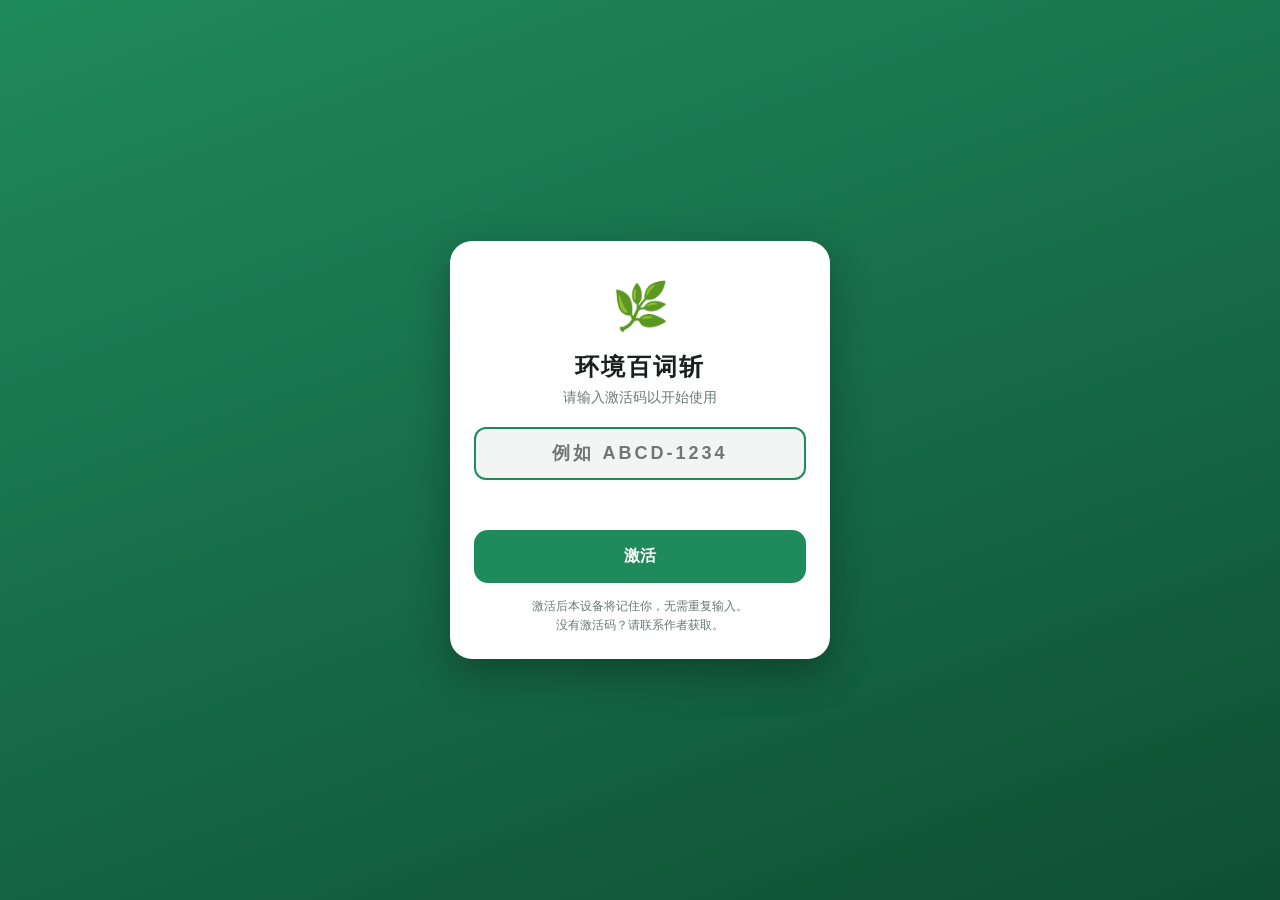
==== index.html @ 478f9e2a "环境百词斩 初始版本：闪卡/测验/SRS/激活码 PWA" ====
<!DOCTYPE html>
<html lang="zh-CN">
<head>
  <meta charset="UTF-8" />
  <meta name="viewport" content="width=device-width, initial-scale=1, viewport-fit=cover" />
  <meta name="theme-color" content="#1f8a5b" />
  <title>环境百词斩</title>
  <link rel="manifest" href="manifest.json" />
  <link rel="icon" href="icons/icon.svg" type="image/svg+xml" />
  <link rel="apple-touch-icon" href="icons/icon-192.png" />
  <link rel="stylesheet" href="style.css" />
</head>
<body>
  <!-- 激活码门禁 -->
  <div id="gate" class="gate hidden">
    <div class="gate-card">
      <div class="gate-logo">🌿</div>
      <h2>环境百词斩</h2>
      <p class="gate-tip">请输入激活码以开始使用</p>
      <input id="gateInput" class="gate-input" type="text" autocomplete="off"
        autocapitalize="characters" placeholder="例如 ABCD-1234" />
      <div id="gateErr" class="gate-err"></div>
      <button id="gateBtn" class="big-btn good wide">激活</button>
      <p class="gate-foot">激活后本设备将记住你，无需重复输入。<br>没有激活码？请联系作者获取。</p>
    </div>
  </div>

  <div id="app">
    <!-- 顶部栏 -->
    <header class="topbar">
      <button id="backBtn" class="icon-btn hidden" title="返回">‹</button>
      <h1 id="title">环境百词斩</h1>
      <button id="bookBtn" class="book-btn" title="切换词库">简易</button>
    </header>

    <!-- 主页 -->
    <main id="view-home" class="view">
      <div class="stat-strip" id="statStrip"></div>
      <div class="mode-grid">
        <button class="mode-card" data-mode="flash">
          <span class="mode-ico">🃏</span>
          <span class="mode-name">闪卡翻面</span>
          <span class="mode-sub">看词猜义，标记认识与否</span>
        </button>
        <button class="mode-card" data-mode="quiz">
          <span class="mode-ico">📝</span>
          <span class="mode-name">选择题测验</span>
          <span class="mode-sub">四选一，正反向出题</span>
        </button>
        <button class="mode-card" data-mode="review">
          <span class="mode-ico">🔁</span>
          <span class="mode-name">间隔复习</span>
          <span class="mode-sub" id="reviewSub">智能安排到期单词</span>
        </button>
        <button class="mode-card" data-mode="browse">
          <span class="mode-ico">📖</span>
          <span class="mode-name">浏览词表</span>
          <span class="mode-sub">按分类/研究方向查看</span>
        </button>
      </div>

      <section class="filter-box">
        <div class="filter-head">
          <span>学习范围</span>
          <button id="clearFilter" class="link-btn">全部</button>
        </div>
        <div class="seg" id="filterSeg">
          <button class="seg-btn active" data-seg="category">术语类别</button>
          <button class="seg-btn" data-seg="direction">研究方向</button>
        </div>
        <div id="chipList" class="chip-list"></div>
        <div class="filter-summary" id="filterSummary"></div>
      </section>
    </main>

    <!-- 闪卡 -->
    <main id="view-flash" class="view hidden">
      <div class="progress-line"><div id="flashProgFill" class="progress-fill"></div></div>
      <div class="counter" id="flashCounter"></div>
      <div class="flash-wrap">
        <div id="flashCard" class="flash-card">
          <div class="flash-face flash-front">
            <div class="fc-word" id="fcWord"></div>
            <div class="fc-reading" id="fcReading"></div>
            <div class="fc-hint">点击卡片查看释义</div>
          </div>
          <div class="flash-face flash-back" id="fcBack"></div>
        </div>
      </div>
      <div class="flash-actions">
        <button class="big-btn bad" id="fcUnknown">✕ 不认识</button>
        <button class="big-btn good" id="fcKnown">✓ 认识</button>
      </div>
    </main>

    <!-- 测验 -->
    <main id="view-quiz" class="view hidden">
      <div class="progress-line"><div id="quizProgFill" class="progress-fill"></div></div>
      <div class="counter" id="quizCounter"></div>
      <div class="quiz-q" id="quizPrompt"></div>
      <div class="quiz-options" id="quizOptions"></div>
      <button class="big-btn good wide hidden" id="quizNext">下一题 ›</button>
    </main>

    <!-- 浏览 -->
    <main id="view-browse" class="view hidden">
      <input id="searchInput" class="search" placeholder="搜索单词 / 读音 / 释义…" />
      <div class="browse-count" id="browseCount"></div>
      <div id="browseList" class="browse-list"></div>
    </main>

    <!-- 词条详情弹层 -->
    <div id="detailSheet" class="sheet hidden">
      <div class="sheet-bg"></div>
      <div class="sheet-body" id="sheetBody"></div>
    </div>

    <!-- 结算 -->
    <div id="resultSheet" class="sheet hidden">
      <div class="sheet-bg"></div>
      <div class="sheet-body result-body" id="resultBody"></div>
    </div>
  </div>

  <script src="access.js"></script>
  <script src="app.js"></script>
</body>
</html>
---- style.css ----
:root {
  --green: #1f8a5b;
  --green-d: #166643;
  --bg: #f3f5f4;
  --card: #ffffff;
  --text: #1b1f1d;
  --sub: #6b7872;
  --line: #e2e8e4;
  --bad: #e2563f;
  --good: #1f8a5b;
  --warn: #e8a32a;
  --shadow: 0 4px 16px rgba(0, 0, 0, .08);
  --radius: 16px;
}
@media (prefers-color-scheme: dark) {
  :root {
    --bg: #14181a;
    --card: #1f2528;
    --text: #e9efec;
    --sub: #93a39b;
    --line: #2c3438;
    --shadow: 0 4px 16px rgba(0, 0, 0, .35);
  }
}
* { box-sizing: border-box; -webkit-tap-highlight-color: transparent; }
html, body { margin: 0; padding: 0; height: 100%; }
body {
  font-family: -apple-system, "Segoe UI", "Microsoft YaHei", "Hiragino Sans", "Noto Sans CJK SC", sans-serif;
  background: var(--bg);
  color: var(--text);
  line-height: 1.55;
}
#app {
  max-width: 720px;
  margin: 0 auto;
  min-height: 100%;
  display: flex;
  flex-direction: column;
  padding-bottom: env(safe-area-inset-bottom);
}
.hidden { display: none !important; }

/* 顶部栏 */
.topbar {
  position: sticky; top: 0; z-index: 20;
  display: flex; align-items: center; gap: 10px;
  padding: 14px 16px calc(14px) 16px;
  padding-top: calc(14px + env(safe-area-inset-top));
  background: var(--green);
  color: #fff;
}
.topbar h1 { font-size: 19px; margin: 0; flex: 1; text-align: center; font-weight: 700; letter-spacing: 1px; }
.icon-btn {
  background: rgba(255,255,255,.18); border: none; color: #fff;
  width: 34px; height: 34px; border-radius: 50%; font-size: 22px; line-height: 1; cursor: pointer;
}
.book-btn {
  background: rgba(255,255,255,.2); border: 1px solid rgba(255,255,255,.4); color: #fff;
  padding: 6px 14px; border-radius: 20px; font-size: 14px; font-weight: 600; cursor: pointer;
}

.view { flex: 1; padding: 16px; animation: fade .18s ease; }
@keyframes fade { from { opacity: 0; transform: translateY(6px); } to { opacity: 1; transform: none; } }

/* 主页统计 */
.stat-strip {
  display: flex; gap: 10px; margin-bottom: 16px;
}
.stat {
  flex: 1; background: var(--card); border-radius: var(--radius); padding: 12px;
  text-align: center; box-shadow: var(--shadow);
}
.stat b { display: block; font-size: 22px; color: var(--green); }
.stat span { font-size: 12px; color: var(--sub); }

/* 模式卡片 */
.mode-grid { display: grid; grid-template-columns: 1fr 1fr; gap: 12px; }
.mode-card {
  background: var(--card); border: none; border-radius: var(--radius); padding: 18px 14px;
  text-align: left; cursor: pointer; box-shadow: var(--shadow);
  display: flex; flex-direction: column; gap: 4px; transition: transform .1s;
}
.mode-card:active { transform: scale(.97); }
.mode-ico { font-size: 28px; }
.mode-name { font-size: 16px; font-weight: 700; color: var(--text); }
.mode-sub { font-size: 12px; color: var(--sub); }

/* 筛选 */
.filter-box { margin-top: 18px; background: var(--card); border-radius: var(--radius); padding: 14px; box-shadow: var(--shadow); }
.filter-head { display: flex; justify-content: space-between; align-items: center; font-weight: 700; margin-bottom: 10px; }
.link-btn { background: none; border: none; color: var(--green); font-size: 14px; cursor: pointer; font-weight: 600; }
.seg { display: flex; background: var(--bg); border-radius: 10px; padding: 3px; margin-bottom: 12px; }
.seg-btn { flex: 1; border: none; background: none; padding: 7px; border-radius: 8px; font-size: 14px; color: var(--sub); cursor: pointer; font-weight: 600; }
.seg-btn.active { background: var(--card); color: var(--green); box-shadow: 0 1px 4px rgba(0,0,0,.1); }
.chip-list { display: flex; flex-wrap: wrap; gap: 8px; max-height: 230px; overflow-y: auto; }
.chip {
  border: 1px solid var(--line); background: var(--bg); color: var(--text);
  padding: 6px 12px; border-radius: 18px; font-size: 13px; cursor: pointer; white-space: nowrap;
}
.chip.active { background: var(--green); color: #fff; border-color: var(--green); }
.chip small { opacity: .7; margin-left: 4px; }
.filter-summary { margin-top: 10px; font-size: 13px; color: var(--sub); }

/* 进度条 */
.progress-line { height: 6px; background: var(--line); border-radius: 3px; overflow: hidden; margin-bottom: 6px; }
.progress-fill { height: 100%; width: 0; background: var(--green); transition: width .25s; }
.counter { text-align: center; font-size: 13px; color: var(--sub); margin-bottom: 14px; }

/* 闪卡 */
.flash-wrap { perspective: 1400px; margin: 6px 0 22px; }
.flash-card {
  position: relative; width: 100%; min-height: 340px; cursor: pointer;
  transform-style: preserve-3d; transition: transform .5s;
}
.flash-card.flipped { transform: rotateY(180deg); }
.flash-face {
  position: absolute; inset: 0; backface-visibility: hidden; -webkit-backface-visibility: hidden;
  background: var(--card); border-radius: 20px; box-shadow: var(--shadow);
  padding: 24px; display: flex; flex-direction: column;
}
.flash-front { align-items: center; justify-content: center; text-align: center; }
.fc-word { font-size: 44px; font-weight: 800; letter-spacing: 2px; }
.fc-reading { font-size: 20px; color: var(--sub); margin-top: 10px; }
.fc-hint { position: absolute; bottom: 18px; font-size: 12px; color: var(--sub); }
.flash-back { transform: rotateY(180deg); overflow-y: auto; gap: 10px; }

.bk-word { font-size: 24px; font-weight: 800; }
.bk-reading { font-size: 15px; color: var(--sub); margin-bottom: 4px; }
.bk-cat { display: inline-block; align-self: flex-start; background: var(--green); color:#fff; font-size: 12px; padding: 2px 10px; border-radius: 12px; }
.bk-section { font-size: 14px; }
.bk-label { font-size: 12px; font-weight: 700; color: var(--green); display: block; margin-bottom: 2px; }
.bk-def { font-size: 15px; }
.tag-row { display: flex; flex-wrap: wrap; gap: 6px; }
.mini-tag { background: var(--bg); border: 1px solid var(--line); border-radius: 12px; padding: 2px 9px; font-size: 12px; }

.flash-actions, .quiz-q { margin-top: auto; }
.flash-actions { display: flex; gap: 12px; }
.big-btn {
  flex: 1; border: none; border-radius: 14px; padding: 16px; font-size: 16px; font-weight: 700;
  color: #fff; cursor: pointer;
}
.big-btn.good { background: var(--good); }
.big-btn.bad { background: var(--bad); }
.big-btn.wide { width: 100%; margin-top: 16px; }
.big-btn:active { filter: brightness(.93); }

/* 测验 */
.quiz-q { font-size: 14px; color: var(--sub); margin-bottom: 6px; }
.quiz-prompt-main { font-size: 30px; font-weight: 800; color: var(--text); margin: 4px 0 18px; }
.quiz-prompt-main.small { font-size: 17px; font-weight: 600; line-height: 1.5; }
.quiz-options { display: flex; flex-direction: column; gap: 10px; }
.opt {
  text-align: left; background: var(--card); border: 2px solid var(--line); border-radius: 14px;
  padding: 14px 16px; font-size: 15px; cursor: pointer; color: var(--text); transition: .12s;
}
.opt:active { transform: scale(.99); }
.opt.correct { border-color: var(--good); background: rgba(31,138,91,.12); }
.opt.wrong { border-color: var(--bad); background: rgba(226,86,63,.12); }
.opt.disabled { pointer-events: none; }

/* 浏览 */
.search { width: 100%; padding: 12px 14px; border-radius: 12px; border: 1px solid var(--line); background: var(--card); color: var(--text); font-size: 15px; margin-bottom: 12px; }
.browse-count { font-size: 13px; color: var(--sub); margin-bottom: 8px; }
.browse-list { display: flex; flex-direction: column; gap: 8px; }
.row {
  background: var(--card); border-radius: 12px; padding: 12px 14px; cursor: pointer;
  box-shadow: var(--shadow); display: flex; align-items: center; gap: 10px;
}
.row .rw { font-size: 17px; font-weight: 700; }
.row .rr { font-size: 13px; color: var(--sub); }
.row .rstate { margin-left: auto; font-size: 11px; padding: 2px 8px; border-radius: 10px; }
.rstate.known { background: rgba(31,138,91,.15); color: var(--good); }
.rstate.due { background: rgba(232,163,42,.18); color: var(--warn); }

/* 弹层 */
.sheet { position: fixed; inset: 0; z-index: 50; display: flex; align-items: flex-end; justify-content: center; }
.sheet-bg { position: absolute; inset: 0; background: rgba(0,0,0,.45); animation: fade .2s; }
.sheet-body {
  position: relative; width: 100%; max-width: 720px; max-height: 86vh; overflow-y: auto;
  background: var(--card); border-radius: 22px 22px 0 0; padding: 22px 20px calc(28px + env(safe-area-inset-bottom));
  animation: slideup .26s ease;
}
@keyframes slideup { from { transform: translateY(100%); } to { transform: none; } }
.sheet-body .bk-word { font-size: 30px; }
.detail-close { position: absolute; right: 16px; top: 14px; font-size: 26px; color: var(--sub); background: none; border: none; cursor: pointer; }

.result-body { text-align: center; }
.result-body h2 { margin: 6px 0; }
.result-ring { font-size: 46px; font-weight: 800; color: var(--green); }
.result-stats { display: flex; gap: 12px; margin: 18px 0; }
.result-stats .stat b { font-size: 20px; }

/* 激活码门禁 */
.gate {
  position: fixed; inset: 0; z-index: 100;
  display: flex; align-items: center; justify-content: center; padding: 22px;
  background: linear-gradient(160deg, var(--green), #0e4f33);
}
.gate-card {
  width: 100%; max-width: 380px; background: var(--card); border-radius: 22px;
  padding: 30px 24px 24px; text-align: center; box-shadow: 0 14px 40px rgba(0,0,0,.3);
}
.gate-logo { font-size: 46px; }
.gate-card h2 { margin: 6px 0 2px; letter-spacing: 2px; }
.gate-tip { color: var(--sub); font-size: 14px; margin: 0 0 18px; }
.gate-input {
  width: 100%; padding: 14px; border-radius: 12px; border: 2px solid var(--line);
  background: var(--bg); color: var(--text); font-size: 18px; text-align: center;
  letter-spacing: 3px; text-transform: uppercase; font-weight: 700;
}
.gate-input:focus { outline: none; border-color: var(--green); }
.gate-err { color: var(--bad); font-size: 13px; min-height: 18px; margin: 8px 0; }
.gate-foot { color: var(--sub); font-size: 12px; line-height: 1.6; margin: 14px 0 0; }

.empty { text-align: center; color: var(--sub); padding: 50px 20px; }
.loading { text-align: center; color: var(--sub); padding: 40px; }

@media (min-width: 560px) {
  .flash-card { min-height: 380px; }
}
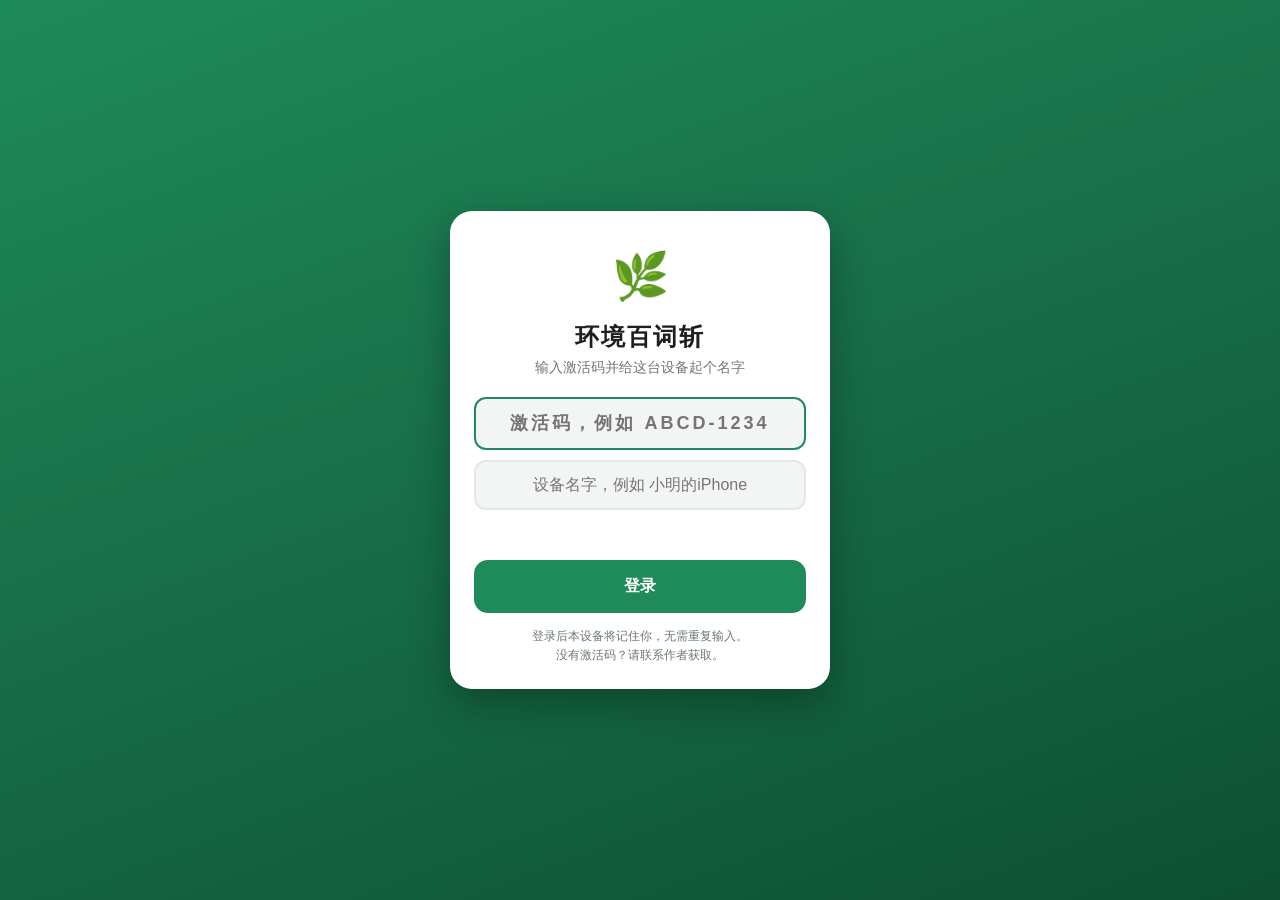
==== commit ce394e0b: "加入管理后端：设备命名登录、学习状态同步、admin管理页(强制登出)" ====
--- a/index.html
+++ b/index.html
@@ -16,12 +16,14 @@
     <div class="gate-card">
       <div class="gate-logo">🌿</div>
       <h2>环境百词斩</h2>
-      <p class="gate-tip">请输入激活码以开始使用</p>
+      <p class="gate-tip">输入激活码并给这台设备起个名字</p>
       <input id="gateInput" class="gate-input" type="text" autocomplete="off"
-        autocapitalize="characters" placeholder="例如 ABCD-1234" />
+        autocapitalize="characters" placeholder="激活码，例如 ABCD-1234" />
+      <input id="gateName" class="gate-input gate-input2" type="text" autocomplete="off"
+        maxlength="40" placeholder="设备名字，例如 小明的iPhone" />
       <div id="gateErr" class="gate-err"></div>
-      <button id="gateBtn" class="big-btn good wide">激活</button>
-      <p class="gate-foot">激活后本设备将记住你，无需重复输入。<br>没有激活码？请联系作者获取。</p>
+      <button id="gateBtn" class="big-btn good wide">登录</button>
+      <p class="gate-foot">登录后本设备将记住你，无需重复输入。<br>没有激活码？请联系作者获取。</p>
     </div>
   </div>
 
@@ -71,6 +73,8 @@
         <div id="chipList" class="chip-list"></div>
         <div class="filter-summary" id="filterSummary"></div>
       </section>
+
+      <div class="device-foot" id="deviceFoot"></div>
     </main>
 
     <!-- 闪卡 -->
@@ -122,7 +126,7 @@
     </div>
   </div>
 
-  <script src="access.js"></script>
+  <script src="config.js"></script>
   <script src="app.js"></script>
 </body>
 </html>
--- a/style.css
+++ b/style.css
@@ -100,6 +100,8 @@
 .chip.active { background: var(--green); color: #fff; border-color: var(--green); }
 .chip small { opacity: .7; margin-left: 4px; }
 .filter-summary { margin-top: 10px; font-size: 13px; color: var(--sub); }
+.device-foot { text-align: center; font-size: 12px; color: var(--sub); margin: 18px 0 4px; }
+.device-foot a { color: var(--bad); text-decoration: none; }
 
 /* 进度条 */
 .progress-line { height: 6px; background: var(--line); border-radius: 3px; overflow: hidden; margin-bottom: 6px; }
@@ -209,6 +211,7 @@
   letter-spacing: 3px; text-transform: uppercase; font-weight: 700;
 }
 .gate-input:focus { outline: none; border-color: var(--green); }
+.gate-input2 { margin-top: 10px; letter-spacing: normal; text-transform: none; font-size: 16px; font-weight: 500; }
 .gate-err { color: var(--bad); font-size: 13px; min-height: 18px; margin: 8px 0; }
 .gate-foot { color: var(--sub); font-size: 12px; line-height: 1.6; margin: 14px 0 0; }
 
